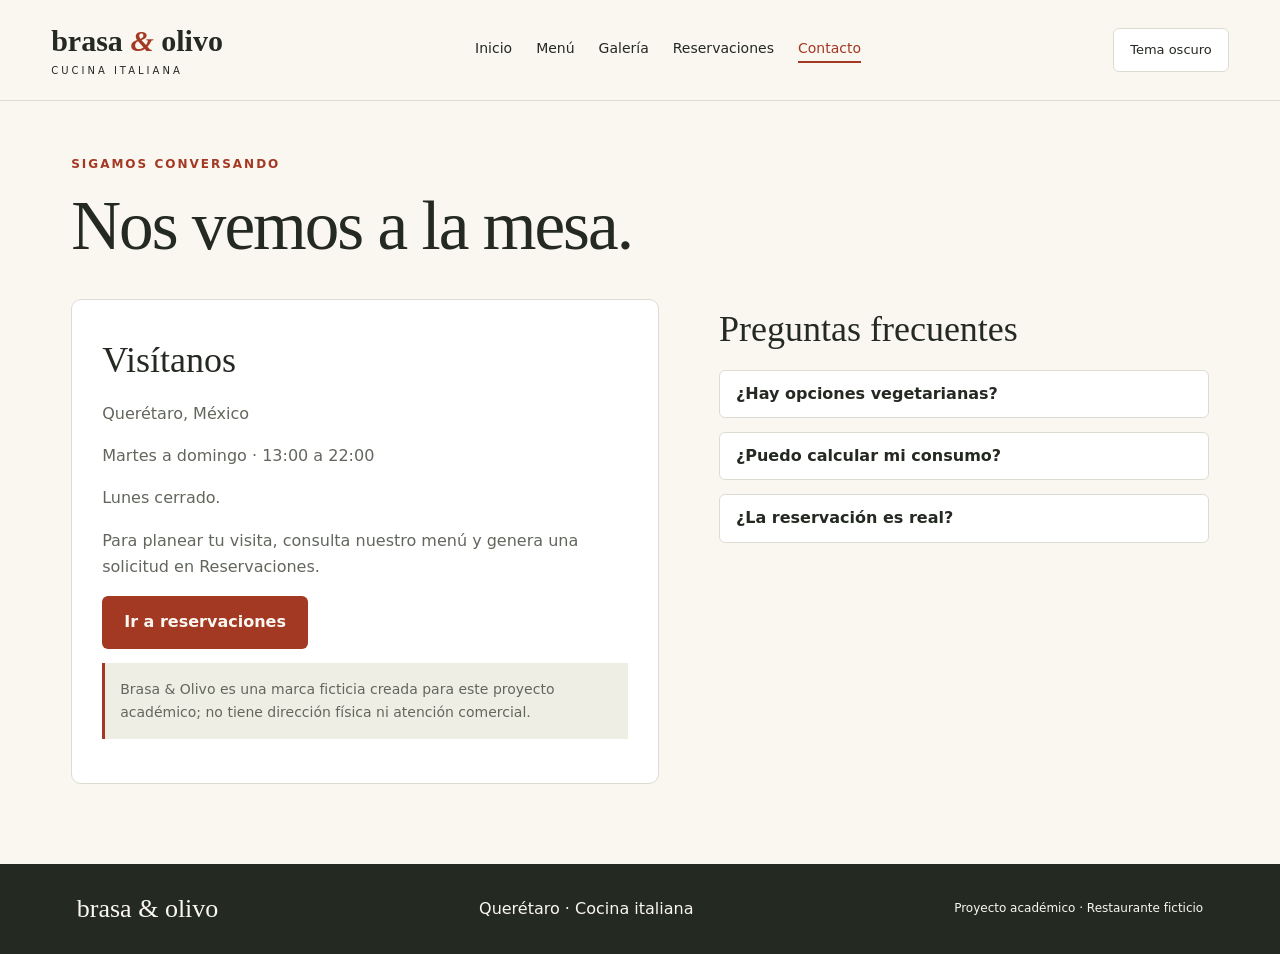
==== contacto.html @ a3a43071 "Importar sitio base Brasa y Olivo" ====
<!DOCTYPE html>
<html lang="es">
<head>
    <meta charset="utf-8">
    <meta name="viewport" content="width=device-width, initial-scale=1">
    <meta
        name="description"
        content="Brasa & Olivo: menú, galería y reservaciones de un restaurante italiano ficticio."
    >

    <title>Contacto | Brasa & Olivo</title>

    <link rel="icon" href="images/favicon.svg">
    <link rel="stylesheet" href="css/estilos.css">

    <script defer src="js/jquery-3.7.1.min.js"></script>
    <script defer src="js/app.js"></script>
    <script defer src="js/interacciones.js"></script>
</head>

<body>
    <a class="skip" href="#contenido">Saltar al contenido</a>

    <header>
        <a class="brand" href="index.html">brasa <em>&</em> olivo<span>CUCINA ITALIANA</span></a>

        <button
            id="abrir-menu"
            aria-controls="navegacion"
            aria-expanded="false"
        >
            Menú
        </button>

        <nav id="navegacion" aria-label="Principal">
            <a href="index.html">Inicio</a>
            <a href="menu.html">Menú</a>
            <a href="galeria.html">Galería</a>
            <a href="reservaciones.html">Reservaciones</a>
            <a href="contacto.html" aria-current="page">Contacto</a>
        </nav>

        <button id="tema" aria-label="Activar tema oscuro">
            Tema oscuro
        </button>
    </header>

    <main id="contenido">
        <p class="eyebrow">SIGAMOS CONVERSANDO</p>

        <h1>Nos vemos a la mesa.</h1>

        <div class="split">
            <div class="panel">
                <h2>Visítanos</h2>

                <p>Querétaro, México</p>
                <p>Martes a domingo · 13:00 a 22:00</p>
                <p>Lunes cerrado.</p>

                <p>
                    Para planear tu visita, consulta nuestro menú y genera
                    una solicitud en Reservaciones.
                </p>

                <a class="button" href="reservaciones.html">
                    Ir a reservaciones
                </a>

                <p class="notice">
                    Brasa & Olivo es una marca ficticia creada para este
                    proyecto académico; no tiene dirección física ni
                    atención comercial.
                </p>
            </div>

            <section>
                <h2>Preguntas frecuentes</h2>

                <div class="faq">
                    <button aria-expanded="false">
                        ¿Hay opciones vegetarianas?
                    </button>

                    <div hidden>
                        <p>
                            Sí. La pizza margarita y la ensalada mediterránea
                            no incluyen carne. Revisa los ingredientes
                            antes de elegir.
                        </p>
                    </div>

                    <button aria-expanded="false">
                        ¿Puedo calcular mi consumo?
                    </button>

                    <div hidden>
                        <p>
                            Sí. Agrega platillos en la página Menú y selecciona
                            una propina opcional para ver el total estimado.
                        </p>
                    </div>

                    <button aria-expanded="false">
                        ¿La reservación es real?
                    </button>

                    <div hidden>
                        <p>
                            No. El formulario valida tus datos y genera una
                            confirmación de demostración en pantalla.
                        </p>
                    </div>
                </div>
            </section>
        </div>
    </main>

    <footer>
        <span class="footer-brand">brasa & olivo</span>
        <span>Querétaro · Cocina italiana</span>
        <small>Proyecto académico · Restaurante ficticio</small>
    </footer>
</body>
</html>
---- css/estilos.css ----
/* Paleta y componentes compartidos por las cinco páginas. */
:root {
    --bg: #faf7f1;
    --ink: #242922;
    --muted: #62675d;
    --accent: #a33823;
    --panel: #fff;
    --line: #dddcd2;
    --soft: #efeee5;
}

* {
    box-sizing: border-box;
}

body {
    margin: 0;
    background: var(--bg);
    color: var(--ink);
    font: 16px/1.65 system-ui, sans-serif;
}

body.dark {
    --bg: #171d18;
    --ink: #f6f3e9;
    --muted: #c0c5b9;
    --accent: #f29b7e;
    --panel: #242d25;
    --line: #455044;
    --soft: #2d382d;
}

a {
    color: var(--accent);
}

button,
input,
select,
textarea {
    font: inherit;
}

button,
a,
input,
select,
textarea {
    touch-action: manipulation;
}

button {
    cursor: pointer;
}

button:focus-visible,
a:focus-visible,
input:focus-visible,
select:focus-visible,
textarea:focus-visible {
    outline: 3px solid var(--accent);
    outline-offset: 4px;
}

header {
    max-width: 1320px;
    margin: auto;
    display: flex;
    align-items: center;
    justify-content: space-between;
    gap: 24px;
    padding: 24px 4%;
    border-bottom: 1px solid var(--line);
}

.brand {
    font: bold 30px Georgia, serif;
    color: var(--ink);
    text-decoration: none;
    white-space: nowrap;
}

.brand em {
    color: var(--accent);
}

.brand span {
    display: block;
    font: 10px system-ui;
    letter-spacing: 3px;
    margin-top: 7px;
}

nav {
    display: flex;
    gap: 24px;
}

nav a {
    text-decoration: none;
    color: var(--ink);
    font-size: 14px;
}

nav a[aria-current] {
    color: var(--accent);
    border-bottom: 2px solid var(--accent);
}

button {
    background: var(--panel);
    color: var(--ink);
    border: 1px solid var(--line);
    padding: 10px 16px;
    border-radius: 6px;
}

#tema {
    font-size: 13px;
}

#abrir-menu {
    display: none;
}

main {
    max-width: 1240px;
    padding: 54px 4% 80px;
    margin: auto;
    min-height: 70vh;
}

h1,
h2,
h3 {
    font-family: Georgia, serif;
    line-height: 1.12;
    font-weight: normal;
}

h1 {
    font-size: clamp(42px, 5.4vw, 76px);
    margin: 12px 0 24px;
    letter-spacing: -2px;
}

h2 {
    font-size: 36px;
    margin: 10px 0 20px;
}

h3 {
    font-size: 26px;
    margin: 14px 0;
}

p {
    color: var(--muted);
}

.eyebrow {
    color: var(--accent);
    font-size: 12px;
    font-weight: 700;
    letter-spacing: 2px;
    margin: 0;
}

.hero {
    display: grid;
    grid-template-columns: 1fr 1.05fr;
    align-items: center;
    gap: 50px;
}

.hero p {
    max-width: 440px;
}

.hero img {
    width: 100%;
    height: 490px;
    object-fit: cover;
    border-radius: 180px 180px 8px 8px;
}

.button {
    display: inline-block;
    background: var(--accent);
    color: var(--bg);
    padding: 13px 22px;
    border: 0;
    border-radius: 6px;
    text-decoration: none;
    font-weight: 600;
}

.text-link {
    display: inline-block;
    margin: 16px 0 0 20px;
}

.band {
    margin: 45px 0;
    display: flex;
    justify-content: space-around;
    gap: 20px;
    border-block: 1px solid var(--line);
    padding: 21px;
    color: var(--muted);
    font-size: 14px;
}

.split {
    display: grid;
    grid-template-columns: 1.2fr 1fr;
    gap: 60px;
    align-items: start;
    margin-top: 35px;
}

.panel {
    background: var(--panel);
    padding: 30px;
    border: 1px solid var(--line);
    border-radius: 10px;
}

.filters {
    display: flex;
    gap: 12px;
    margin: 30px 0;
    flex-wrap: wrap;
}

.filters .selected {
    background: var(--ink);
    color: var(--bg);
}

.cards {
    display: grid;
    grid-template-columns: repeat(3, 1fr);
    gap: 20px;
}

.card {
    padding: 25px;
    background: var(--panel);
    border: 1px solid var(--line);
    border-radius: 8px;
}

.card .category {
    font-size: 12px;
    text-transform: uppercase;
    color: var(--accent);
    letter-spacing: 1px;
}

.card p {
    min-height: 54px;
}

.card .price {
    font-weight: bold;
    color: var(--ink);
}

.calculator {
    margin-top: 40px;
    max-width: 820px;
}

.order-row {
    display: flex;
    align-items: center;
    gap: 15px;
    flex-wrap: wrap;
    padding: 12px 0;
    border-bottom: 1px solid var(--line);
}

.order-row span {
    flex: 1;
}

.order-row input {
    width: 85px;
}

.total {
    font-size: 24px;
    font-weight: bold;
    color: var(--accent);
}

label {
    display: block;
    margin: 15px 0 6px;
}

input,
select,
textarea {
    background: var(--bg);
    color: var(--ink);
    border: 1px solid var(--line);
    border-radius: 5px;
    padding: 11px;
    width: 100%;
}

textarea {
    resize: vertical;
}

.form-grid {
    display: grid;
    grid-template-columns: 1fr 1fr;
    gap: 16px;
}

form button[type=submit] {
    margin-top: 22px;
}

small {
    display: block;
    color: var(--muted);
    margin-top: 15px;
    font-size: 12px;
}

.notice {
    padding: 15px;
    border-left: 3px solid var(--accent);
    background: var(--soft);
    font-size: 14px;
}

.error {
    color: var(--accent);
    font-weight: bold;
}

.success {
    background: var(--soft);
    padding: 15px;
}

.gallery {
    display: grid;
    grid-template-columns: repeat(3, 1fr);
    gap: 22px;
    margin-top: 35px;
}

.photo {
    padding: 0;
    overflow: hidden;
    text-align: left;
}

.photo img {
    width: 100%;
    height: 300px;
    object-fit: cover;
    display: block;
}

.photo span {
    display: block;
    padding: 18px;
    font: 22px Georgia;
}

.crop-left {
    object-position: left;
}

.crop-right {
    object-position: right;
}

.credit {
    font-size: 12px;
}

.faq button {
    display: block;
    width: 100%;
    text-align: left;
    margin-top: 14px;
    font-weight: 600;
}

.faq div {
    padding: 0 16px;
}

dialog {
    background: var(--panel);
    color: var(--ink);
    border: 1px solid var(--line);
    border-radius: 12px;
    max-width: 900px;
    width: 90%;
    padding: 18px;
}

dialog::backdrop {
    background: #000b;
}

dialog img {
    display: block;
    width: 100%;
    max-height: 65vh;
    object-fit: contain;
    margin-top: 15px;
}

footer {
    background: var(--ink);
    color: var(--bg);
    display: flex;
    flex-wrap: wrap;
    align-items: center;
    justify-content: space-between;
    gap: 20px;
    padding: 30px 6%;
}

.footer-brand {
    font: 26px Georgia;
}

footer small {
    color: var(--bg);
    margin: 0;
}

.skip {
    position: absolute;
    top: -100px;
}

.skip:focus {
    top: 10px;
    background: var(--panel);
    padding: 10px;
    z-index: 5;
}

@media (max-width: 900px) {
    header {
        flex-wrap: wrap;
        gap: 15px;
    }

    nav {
        gap: 15px;
    }

    .hero {
        gap: 25px;
    }

    .hero img {
        height: 400px;
    }

    .cards {
        grid-template-columns: repeat(2, 1fr);
    }
}

@media (max-width: 650px) {
    header {
        position: relative;
    }

    .brand {
        font-size: 25px;
    }

    #abrir-menu {
        display: block;
    }

    #tema {
        font-size: 12px;
        padding: 8px;
    }

    nav {
        display: none;
        order: 4;
        flex-direction: column;
        width: 100%;
        padding: 15px 0;
    }

    nav.open {
        display: flex;
    }

    main {
        padding-top: 35px;
    }

    .hero,
    .split {
        grid-template-columns: 1fr;
        gap: 25px;
    }

    .hero img {
        height: 320px;
        border-radius: 130px 130px 6px 6px;
    }

    .hero h1 {
        font-size: 49px;
    }

    .band {
        flex-direction: column;
        text-align: center;
        gap: 10px;
        margin: 30px 0;
    }

    .cards,
    .gallery {
        grid-template-columns: 1fr;
    }

    .gallery img {
        height: 320px;
    }

    .panel {
        padding: 22px;
    }

    .form-grid {
        grid-template-columns: 1fr;
    }

    .text-link {
        margin-left: 0;
        display: block;
    }

    footer {
        flex-direction: column;
        align-items: flex-start;
    }

    h2 {
        font-size: 30px;
    }
}
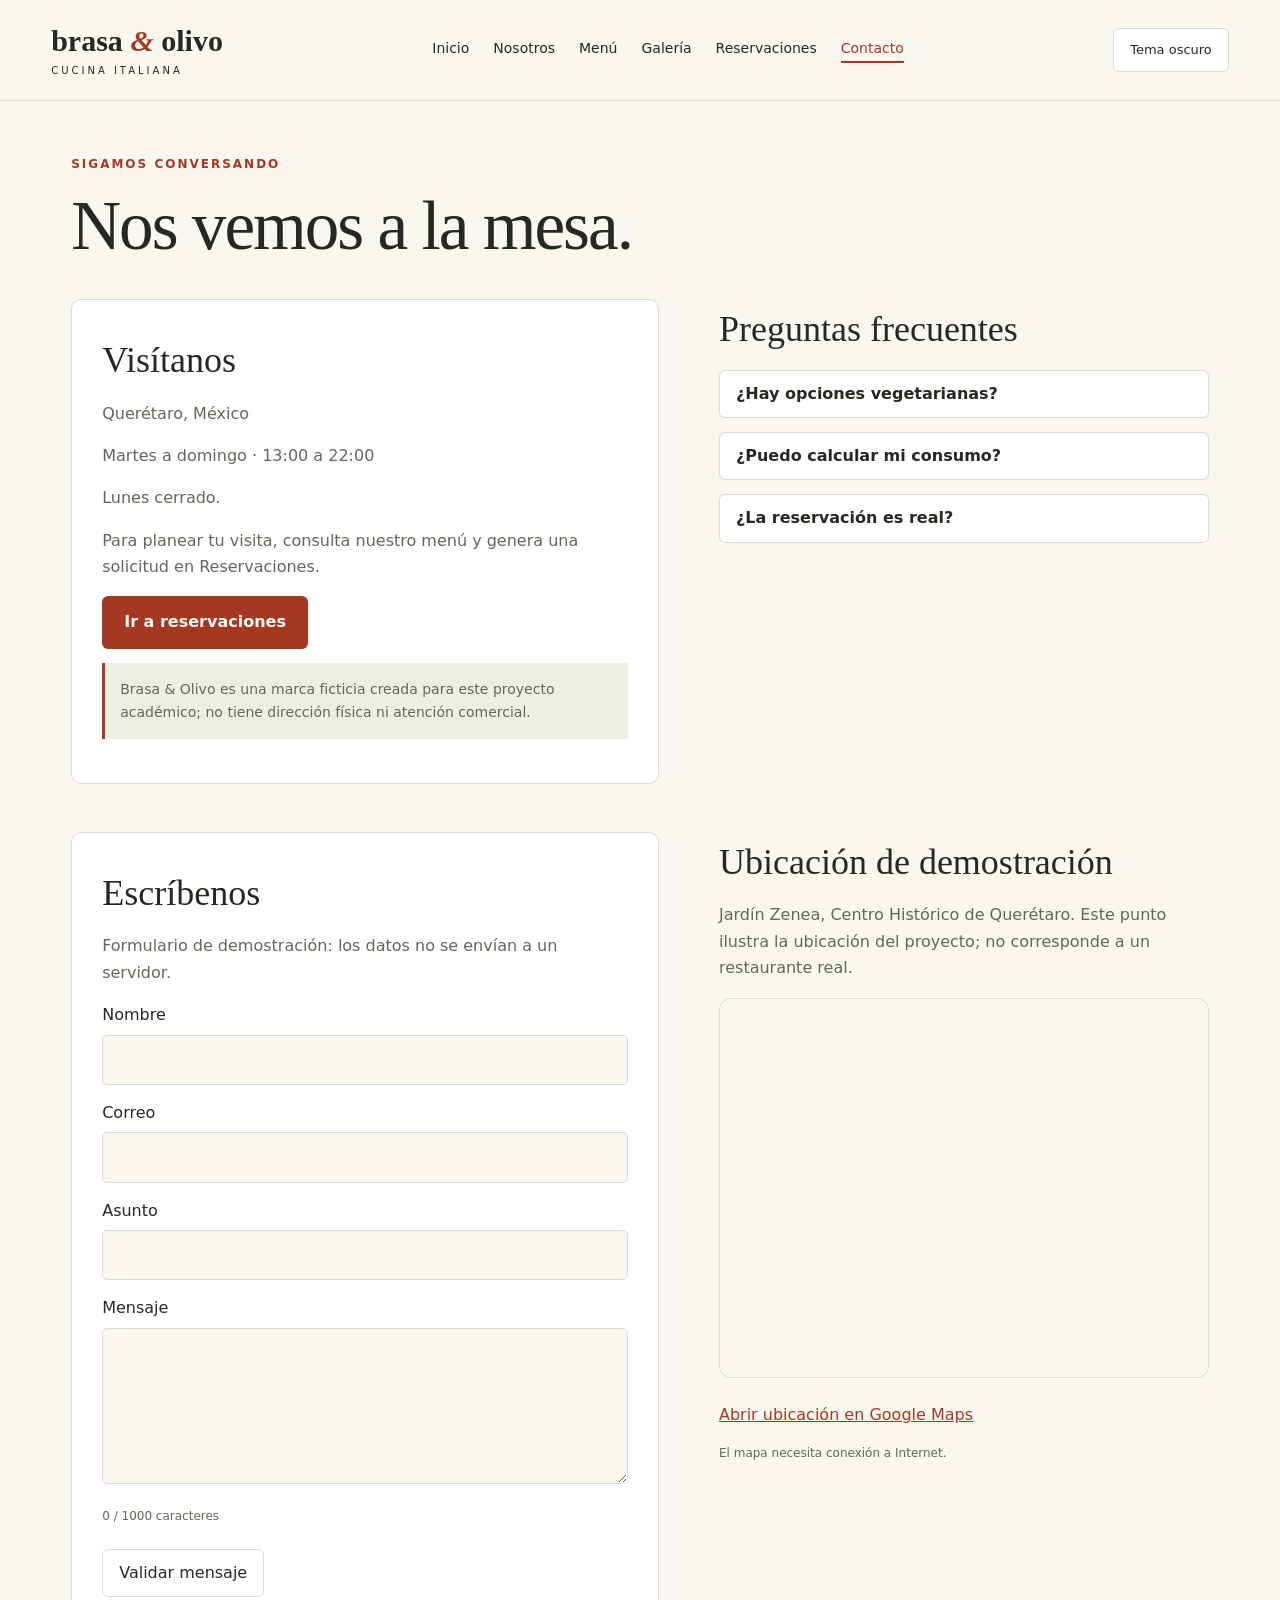
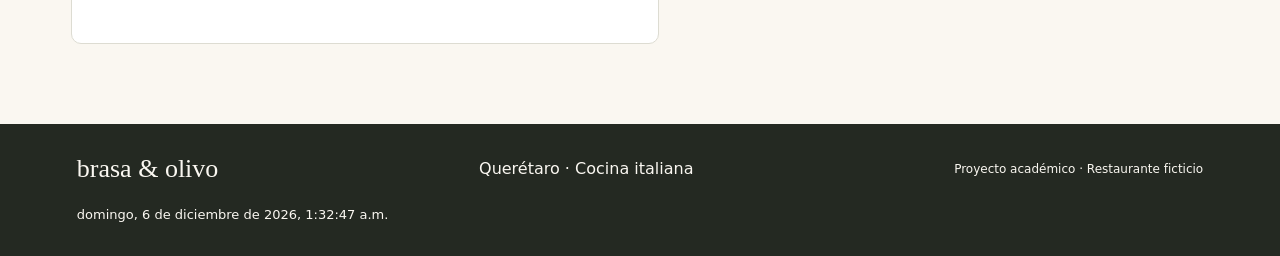
==== commit 7b83397a: "Agregar Nosotros, reloj, ir arriba y contacto con mapa y validacion" ====
--- a/contacto.html
+++ b/contacto.html
@@ -1,125 +1,147 @@
-<!DOCTYPE html>
-<html lang="es">
-<head>
-    <meta charset="utf-8">
-    <meta name="viewport" content="width=device-width, initial-scale=1">
-    <meta
-        name="description"
-        content="Brasa & Olivo: menú, galería y reservaciones de un restaurante italiano ficticio."
-    >
-
-    <title>Contacto | Brasa & Olivo</title>
-
-    <link rel="icon" href="images/favicon.svg">
-    <link rel="stylesheet" href="css/estilos.css">
-
-    <script defer src="js/jquery-3.7.1.min.js"></script>
-    <script defer src="js/app.js"></script>
-    <script defer src="js/interacciones.js"></script>
-</head>
-
-<body>
-    <a class="skip" href="#contenido">Saltar al contenido</a>
-
-    <header>
-        <a class="brand" href="index.html">brasa <em>&</em> olivo<span>CUCINA ITALIANA</span></a>
-
-        <button
-            id="abrir-menu"
-            aria-controls="navegacion"
-            aria-expanded="false"
-        >
-            Menú
-        </button>
-
-        <nav id="navegacion" aria-label="Principal">
-            <a href="index.html">Inicio</a>
-            <a href="menu.html">Menú</a>
-            <a href="galeria.html">Galería</a>
-            <a href="reservaciones.html">Reservaciones</a>
-            <a href="contacto.html" aria-current="page">Contacto</a>
-        </nav>
-
-        <button id="tema" aria-label="Activar tema oscuro">
-            Tema oscuro
-        </button>
-    </header>
-
-    <main id="contenido">
-        <p class="eyebrow">SIGAMOS CONVERSANDO</p>
-
-        <h1>Nos vemos a la mesa.</h1>
-
-        <div class="split">
-            <div class="panel">
-                <h2>Visítanos</h2>
-
-                <p>Querétaro, México</p>
-                <p>Martes a domingo · 13:00 a 22:00</p>
-                <p>Lunes cerrado.</p>
-
-                <p>
-                    Para planear tu visita, consulta nuestro menú y genera
-                    una solicitud en Reservaciones.
-                </p>
-
-                <a class="button" href="reservaciones.html">
-                    Ir a reservaciones
-                </a>
-
-                <p class="notice">
-                    Brasa & Olivo es una marca ficticia creada para este
-                    proyecto académico; no tiene dirección física ni
-                    atención comercial.
-                </p>
-            </div>
-
-            <section>
-                <h2>Preguntas frecuentes</h2>
-
-                <div class="faq">
-                    <button aria-expanded="false">
-                        ¿Hay opciones vegetarianas?
-                    </button>
-
-                    <div hidden>
-                        <p>
-                            Sí. La pizza margarita y la ensalada mediterránea
-                            no incluyen carne. Revisa los ingredientes
-                            antes de elegir.
-                        </p>
-                    </div>
-
-                    <button aria-expanded="false">
-                        ¿Puedo calcular mi consumo?
-                    </button>
-
-                    <div hidden>
-                        <p>
-                            Sí. Agrega platillos en la página Menú y selecciona
-                            una propina opcional para ver el total estimado.
-                        </p>
-                    </div>
-
-                    <button aria-expanded="false">
-                        ¿La reservación es real?
-                    </button>
-
-                    <div hidden>
-                        <p>
-                            No. El formulario valida tus datos y genera una
-                            confirmación de demostración en pantalla.
-                        </p>
-                    </div>
-                </div>
-            </section>
-        </div>
-    </main>
-
-    <footer>
-        <span class="footer-brand">brasa & olivo</span>
-        <span>Querétaro · Cocina italiana</span>
-        <small>Proyecto académico · Restaurante ficticio</small>
-    </footer>
-</body>
+<!DOCTYPE html>
+<html lang="es">
+<head>
+    <meta charset="utf-8">
+    <meta name="viewport" content="width=device-width, initial-scale=1">
+    <meta
+        name="description"
+        content="Brasa & Olivo: menú, galería y reservaciones de un restaurante italiano ficticio."
+    >
+
+    <title>Contacto | Brasa & Olivo</title>
+
+    <link rel="icon" href="images/favicon.svg">
+    <link rel="stylesheet" href="css/estilos.css">
+
+    <script defer src="js/jquery-3.7.1.min.js"></script>
+    <script defer src="js/app.js"></script>
+    <script defer src="js/interacciones.js"></script>
+</head>
+
+<body>
+    <a class="skip" href="#contenido">Saltar al contenido</a>
+
+    <header>
+        <a class="brand" href="index.html">brasa <em>&</em> olivo<span>CUCINA ITALIANA</span></a>
+
+        <button
+            id="abrir-menu"
+            aria-controls="navegacion"
+            aria-expanded="false"
+        >
+            Menú
+        </button>
+
+        <nav id="navegacion" aria-label="Principal">
+            <a href="index.html">Inicio</a>
+            <a href="nosotros.html">Nosotros</a>
+            <a href="menu.html">Menú</a>
+            <a href="galeria.html">Galería</a>
+            <a href="reservaciones.html">Reservaciones</a>
+            <a href="contacto.html" aria-current="page">Contacto</a>
+        </nav>
+
+        <button id="tema" aria-label="Activar tema oscuro">
+            Tema oscuro
+        </button>
+    </header>
+
+    <main id="contenido">
+        <p class="eyebrow">SIGAMOS CONVERSANDO</p>
+
+        <h1>Nos vemos a la mesa.</h1>
+
+        <div class="split">
+            <div class="panel">
+                <h2>Visítanos</h2>
+
+                <p>Querétaro, México</p>
+                <p>Martes a domingo · 13:00 a 22:00</p>
+                <p>Lunes cerrado.</p>
+
+                <p>
+                    Para planear tu visita, consulta nuestro menú y genera
+                    una solicitud en Reservaciones.
+                </p>
+
+                <a class="button" href="reservaciones.html">
+                    Ir a reservaciones
+                </a>
+
+                <p class="notice">
+                    Brasa & Olivo es una marca ficticia creada para este
+                    proyecto académico; no tiene dirección física ni
+                    atención comercial.
+                </p>
+            </div>
+
+            <section>
+                <h2>Preguntas frecuentes</h2>
+
+                <div class="faq">
+                    <button aria-expanded="false">
+                        ¿Hay opciones vegetarianas?
+                    </button>
+
+                    <div hidden>
+                        <p>
+                            Sí. La pizza margarita y la ensalada mediterránea
+                            no incluyen carne. Revisa los ingredientes
+                            antes de elegir.
+                        </p>
+                    </div>
+
+                    <button aria-expanded="false">
+                        ¿Puedo calcular mi consumo?
+                    </button>
+
+                    <div hidden>
+                        <p>
+                            Sí. Agrega platillos en la página Menú y selecciona
+                            una propina opcional para ver el total estimado.
+                        </p>
+                    </div>
+
+                    <button aria-expanded="false">
+                        ¿La reservación es real?
+                    </button>
+
+                    <div hidden>
+                        <p>
+                            No. El formulario valida tus datos y genera una
+                            confirmación de demostración en pantalla.
+                        </p>
+                    </div>
+                </div>
+            </section>
+        </div>
+        <section class="split contact-area">
+            <div class="panel">
+                <h2>Escríbenos</h2>
+                <p>Formulario de demostración: los datos no se envían a un servidor.</p>
+                <form id="contacto-form" novalidate>
+                    <label for="contacto-nombre">Nombre</label><input id="contacto-nombre" name="nombre" required minlength="3" maxlength="80" autocomplete="name">
+                    <label for="contacto-correo">Correo</label><input id="contacto-correo" name="correo" type="email" required maxlength="120" autocomplete="email">
+                    <label for="contacto-asunto">Asunto</label><input id="contacto-asunto" name="asunto" required minlength="5" maxlength="120">
+                    <label for="contacto-mensaje">Mensaje</label><textarea id="contacto-mensaje" name="mensaje" required minlength="10" maxlength="1000" rows="5" aria-describedby="contador-mensaje"></textarea>
+                    <small id="contador-mensaje">0 / 1000 caracteres</small>
+                    <button type="submit">Validar mensaje</button>
+                    <p id="contacto-resultado" role="status" aria-live="polite"></p>
+                </form>
+            </div>
+            <section><h2>Ubicación de demostración</h2><p>Jardín Zenea, Centro Histórico de Querétaro. Este punto ilustra la ubicación del proyecto; no corresponde a un restaurante real.</p>
+                <iframe class="mapa" title="Mapa interactivo: ubicación de demostración en Jardín Zenea" src="https://maps.google.com/maps?q=Jardin%20Zenea%20Queretaro&amp;output=embed" loading="lazy" referrerpolicy="no-referrer-when-downgrade" allowfullscreen></iframe>
+                <p><a href="https://www.google.com/maps/search/?api=1&amp;query=Jardin+Zenea+Queretaro" target="_blank" rel="noopener">Abrir ubicación en Google Maps</a></p><small>El mapa necesita conexión a Internet.</small>
+            </section>
+        </section>
+    </main>
+
+    <footer>
+        <span class="footer-brand">brasa & olivo</span>
+        <span>Querétaro · Cocina italiana</span>
+        <small>Proyecto académico · Restaurante ficticio</small>
+        <time id="reloj" aria-label="Fecha y hora actual en Querétaro"></time>
+    </footer>
+    <button id="ir-arriba" type="button" hidden>↑ Ir arriba</button>
+</body>
 </html>
--- a/css/estilos.css
+++ b/css/estilos.css
@@ -562,4 +562,13 @@
     h2 {
         font-size: 30px;
     }
-}+}
+/* Componentes del proyecto final. */
+[hidden] { display: none !important; }
+#reloj { width: 100%; font-size: 13px; }
+#ir-arriba { position: fixed; right: 20px; bottom: 20px; z-index: 20; box-shadow: 0 4px 18px #0003; }
+.about-photo { width: 100%; max-height: 400px; object-fit: cover; border-radius: 12px; }
+.contact-area { margin-top: 48px; }
+.mapa { width: 100%; height: 380px; border: 1px solid var(--line); border-radius: 12px; }
+[aria-invalid="true"] { border-color: var(--accent); outline: 2px solid var(--accent); }
+@media (prefers-reduced-motion: reduce) { * { scroll-behavior: auto !important; } }
